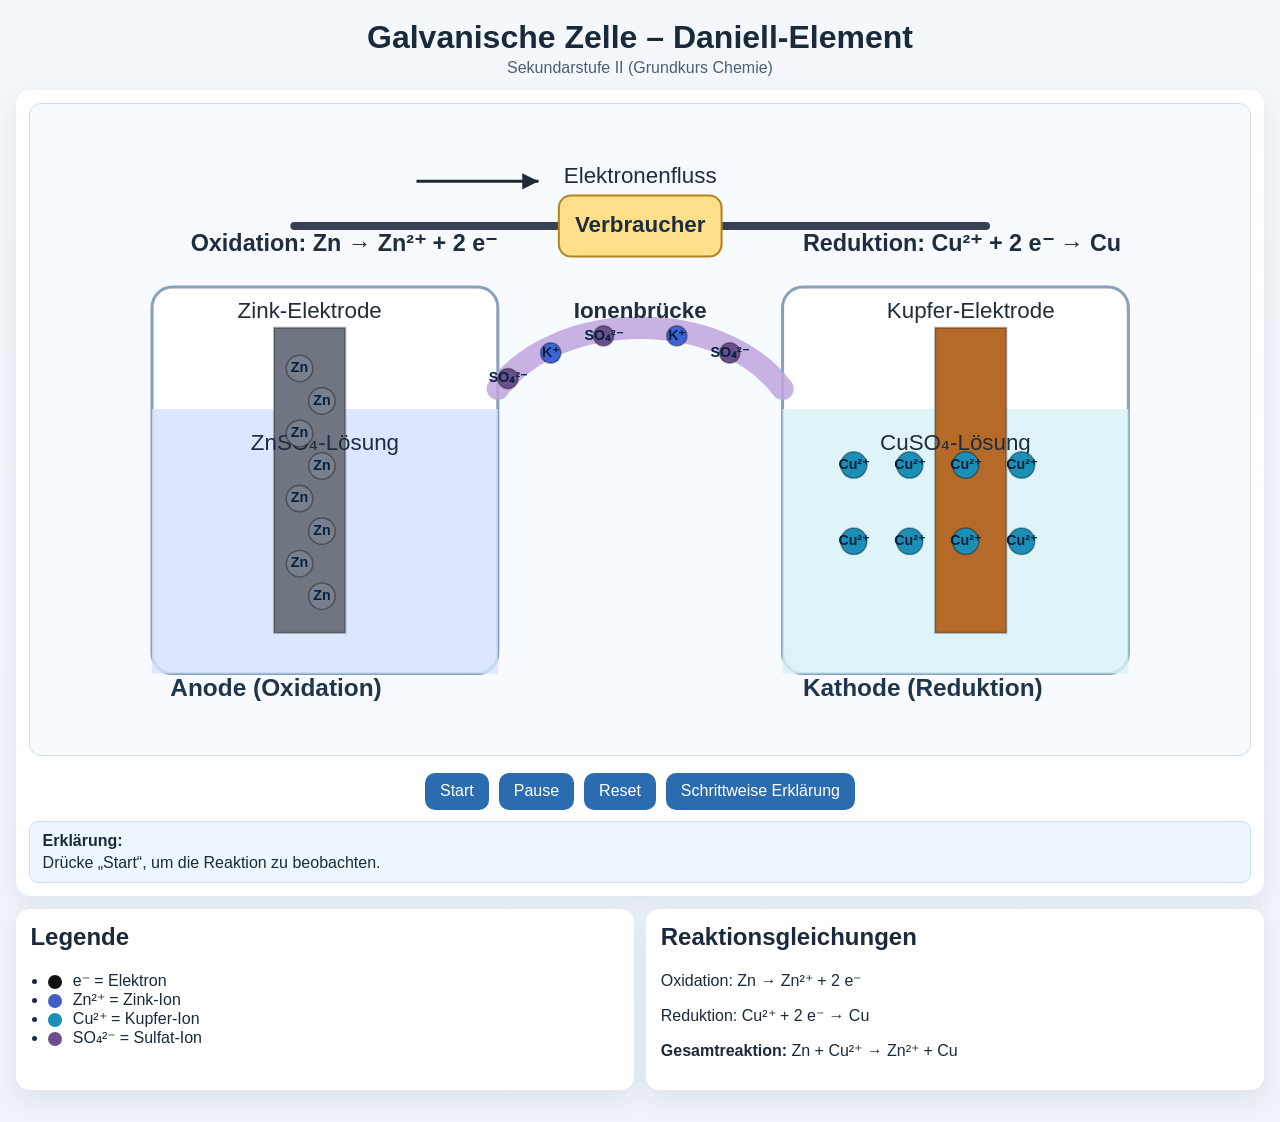
==== index.html @ f7604ab5 "Erstelle browserbasierte Daniell-Element-Simulation" ====
<!DOCTYPE html>
<html lang="de">
  <head>
    <meta charset="UTF-8" />
    <meta name="viewport" content="width=device-width, initial-scale=1.0" />
    <title>Daniell-Element Simulation</title>
    <link rel="stylesheet" href="style.css" />
  </head>
  <body>
    <main class="app">
      <header class="app-header">
        <h1>Galvanische Zelle – Daniell-Element</h1>
        <p class="subtitle">Sekundarstufe II (Grundkurs Chemie)</p>
      </header>

      <section class="simulation-card" aria-label="Simulation Daniell-Element">
        <svg id="cellSvg" viewBox="0 0 1200 640" role="img" aria-labelledby="title desc">
          <title id="title">Daniell-Element mit zwei Halbzellen</title>
          <desc id="desc">
            Links Zink-Halbzelle mit Oxidation, rechts Kupfer-Halbzelle mit Reduktion,
            oben äußerer Stromkreis mit Verbraucher und Elektronenfluss,
            in der Mitte Ionenbrücke für Ladungsausgleich.
          </desc>

          <!-- Stromkreis oben -->
          <path id="wirePath" d="M 260 120 H 460 L 520 120 H 680 L 740 120 H 940" />
          <rect x="520" y="90" width="160" height="60" rx="12" class="consumer" />
          <text x="600" y="126" text-anchor="middle" class="label label-strong">Verbraucher</text>
          <text x="600" y="78" text-anchor="middle" class="label">Elektronenfluss</text>
          <path d="M 380 76 h 120" class="arrow-line" />
          <polygon points="500,76 484,68 484,84" class="arrow-head" />

          <!-- Becher links (Zink) -->
          <g class="beaker beaker-left">
            <rect x="120" y="180" width="340" height="380" rx="20" class="glass" />
            <rect x="120" y="300" width="340" height="260" rx="0" class="solution zinc-solution" />
            <rect x="240" y="220" width="70" height="300" class="electrode zinc-electrode" />
            <text x="275" y="210" text-anchor="middle" class="label">Zink-Elektrode</text>
            <text x="290" y="340" text-anchor="middle" class="label">ZnSO₄-Lösung</text>
            <text x="138" y="582" class="halfcell-title">Anode (Oxidation)</text>
          </g>

          <!-- Becher rechts (Kupfer) -->
          <g class="beaker beaker-right">
            <rect x="740" y="180" width="340" height="380" rx="20" class="glass" />
            <rect x="740" y="300" width="340" height="260" rx="0" class="solution copper-solution" />
            <rect x="890" y="220" width="70" height="300" class="electrode copper-electrode" />
            <text x="925" y="210" text-anchor="middle" class="label">Kupfer-Elektrode</text>
            <text x="910" y="340" text-anchor="middle" class="label">CuSO₄-Lösung</text>
            <text x="760" y="582" class="halfcell-title">Kathode (Reduktion)</text>
          </g>

          <!-- Ionenbrücke -->
          <path d="M 460 280 C 520 200, 680 200, 740 280" class="salt-bridge" />
          <text x="600" y="210" text-anchor="middle" class="label label-strong">Ionenbrücke</text>

          <!-- Beschriftungen Reaktionen -->
          <text x="158" y="145" class="reaction-text">Oxidation: Zn → Zn²⁺ + 2 e⁻</text>
          <text x="760" y="145" class="reaction-text">Reduktion: Cu²⁺ + 2 e⁻ → Cu</text>

          <!-- Dynamische Layer -->
          <g id="zincAtomsLayer"></g>
          <g id="zincIonsLayer"></g>
          <g id="copperIonsLayer"></g>
          <g id="copperDepositLayer"></g>
          <g id="bridgeIonsLayer"></g>
          <g id="electronLayer"></g>
        </svg>

        <div class="controls">
          <button id="startBtn" type="button">Start</button>
          <button id="pauseBtn" type="button">Pause</button>
          <button id="resetBtn" type="button">Reset</button>
          <button id="stepBtn" type="button">Schrittweise Erklärung</button>
        </div>

        <div class="explanation-box" aria-live="polite">
          <strong>Erklärung:</strong>
          <p id="explanationText">Drücke „Start“, um die Reaktion zu beobachten.</p>
        </div>
      </section>

      <section class="info-grid">
        <article class="panel">
          <h2>Legende</h2>
          <ul>
            <li><span class="legend-dot electron-dot"></span> e⁻ = Elektron</li>
            <li><span class="legend-dot zinc-dot"></span> Zn²⁺ = Zink-Ion</li>
            <li><span class="legend-dot copper-dot"></span> Cu²⁺ = Kupfer-Ion</li>
            <li><span class="legend-dot sulfate-dot"></span> SO₄²⁻ = Sulfat-Ion</li>
          </ul>
        </article>

        <article class="panel">
          <h2>Reaktionsgleichungen</h2>
          <p>Oxidation: Zn → Zn²⁺ + 2 e⁻</p>
          <p>Reduktion: Cu²⁺ + 2 e⁻ → Cu</p>
          <p><strong>Gesamtreaktion:</strong> Zn + Cu²⁺ → Zn²⁺ + Cu</p>
        </article>
      </section>
    </main>

    <script src="script.js"></script>
  </body>
</html>
---- style.css ----
:root {
  --bg: #eef3f9;
  --panel: #ffffff;
  --text: #1a2a3a;
  --accent: #2b6cb0;
  --zinc: #6f7682;
  --zinc-ion: #405ec4;
  --copper: #b56a2a;
  --copper-ion: #1b8fb6;
  --sulfate: #6b4f8d;
  --electron: #111111;
  --wire: #374151;
}

* {
  box-sizing: border-box;
}

body {
  margin: 0;
  font-family: "Segoe UI", Roboto, Arial, sans-serif;
  background: linear-gradient(180deg, #f4f8fc, var(--bg));
  color: var(--text);
}

.app {
  max-width: 1280px;
  margin: 0 auto;
  padding: 1rem 1rem 2rem;
}

.app-header {
  text-align: center;
  margin-bottom: 0.8rem;
}

h1 {
  margin: 0.2rem 0;
}

.subtitle {
  margin: 0;
  color: #4a5f76;
}

.simulation-card,
.panel {
  background: var(--panel);
  border-radius: 14px;
  box-shadow: 0 8px 24px rgba(18, 33, 58, 0.08);
}

.simulation-card {
  padding: 0.8rem;
}

#cellSvg {
  width: 100%;
  height: auto;
  border-radius: 12px;
  background: #f7fbff;
  border: 1px solid #d2dce7;
}

#wirePath {
  fill: none;
  stroke: var(--wire);
  stroke-width: 8;
  stroke-linecap: round;
}

.consumer {
  fill: #ffe08a;
  stroke: #b3841c;
  stroke-width: 2;
}

.arrow-line {
  stroke: #1f2937;
  stroke-width: 3;
}

.arrow-head {
  fill: #1f2937;
}

.glass {
  fill: #ffffff;
  stroke: #8aa0b8;
  stroke-width: 3;
}

.solution {
  opacity: 0.84;
}

.zinc-solution {
  fill: #d6e3ff;
}

.copper-solution {
  fill: #d9f2f8;
}

.electrode {
  stroke: rgba(0, 0, 0, 0.3);
  stroke-width: 2;
}

.zinc-electrode {
  fill: var(--zinc);
}

.copper-electrode {
  fill: var(--copper);
}

.salt-bridge {
  fill: none;
  stroke: #bfa6df;
  stroke-width: 22;
  stroke-linecap: round;
  opacity: 0.85;
}

.label {
  fill: #1f2d3d;
  font-size: 22px;
  font-weight: 500;
}

.label-strong {
  font-weight: 700;
}

.halfcell-title {
  fill: #20344a;
  font-size: 24px;
  font-weight: 700;
}

.reaction-text {
  fill: #1f2d3d;
  font-size: 23px;
  font-weight: 700;
}

.particle-label {
  font-size: 14px;
  fill: #07213d;
  font-weight: 700;
  text-anchor: middle;
  dominant-baseline: middle;
}

.controls {
  display: flex;
  gap: 0.6rem;
  flex-wrap: wrap;
  justify-content: center;
  margin-top: 0.8rem;
}

button {
  border: none;
  border-radius: 10px;
  padding: 0.6rem 0.95rem;
  background: var(--accent);
  color: white;
  font-size: 1rem;
  cursor: pointer;
}

button:hover {
  background: #1f5086;
}

.explanation-box {
  margin-top: 0.7rem;
  background: #eef6ff;
  border: 1px solid #c6def8;
  border-radius: 10px;
  padding: 0.6rem 0.8rem;
}

.explanation-box p {
  margin: 0.3rem 0 0;
}

.info-grid {
  margin-top: 0.8rem;
  display: grid;
  grid-template-columns: repeat(2, minmax(260px, 1fr));
  gap: 0.8rem;
}

.panel {
  padding: 0.9rem;
}

.panel h2 {
  margin-top: 0;
}

.panel ul {
  margin: 0;
  padding-left: 1.1rem;
}

.legend-dot {
  width: 14px;
  height: 14px;
  border-radius: 50%;
  display: inline-block;
  margin-right: 0.4rem;
  vertical-align: middle;
}

.electron-dot {
  background: var(--electron);
}

.zinc-dot {
  background: var(--zinc-ion);
}

.copper-dot {
  background: var(--copper-ion);
}

.sulfate-dot {
  background: var(--sulfate);
}

@media (max-width: 900px) {
  .label,
  .reaction-text,
  .halfcell-title {
    font-size: 18px;
  }

  .info-grid {
    grid-template-columns: 1fr;
  }
}
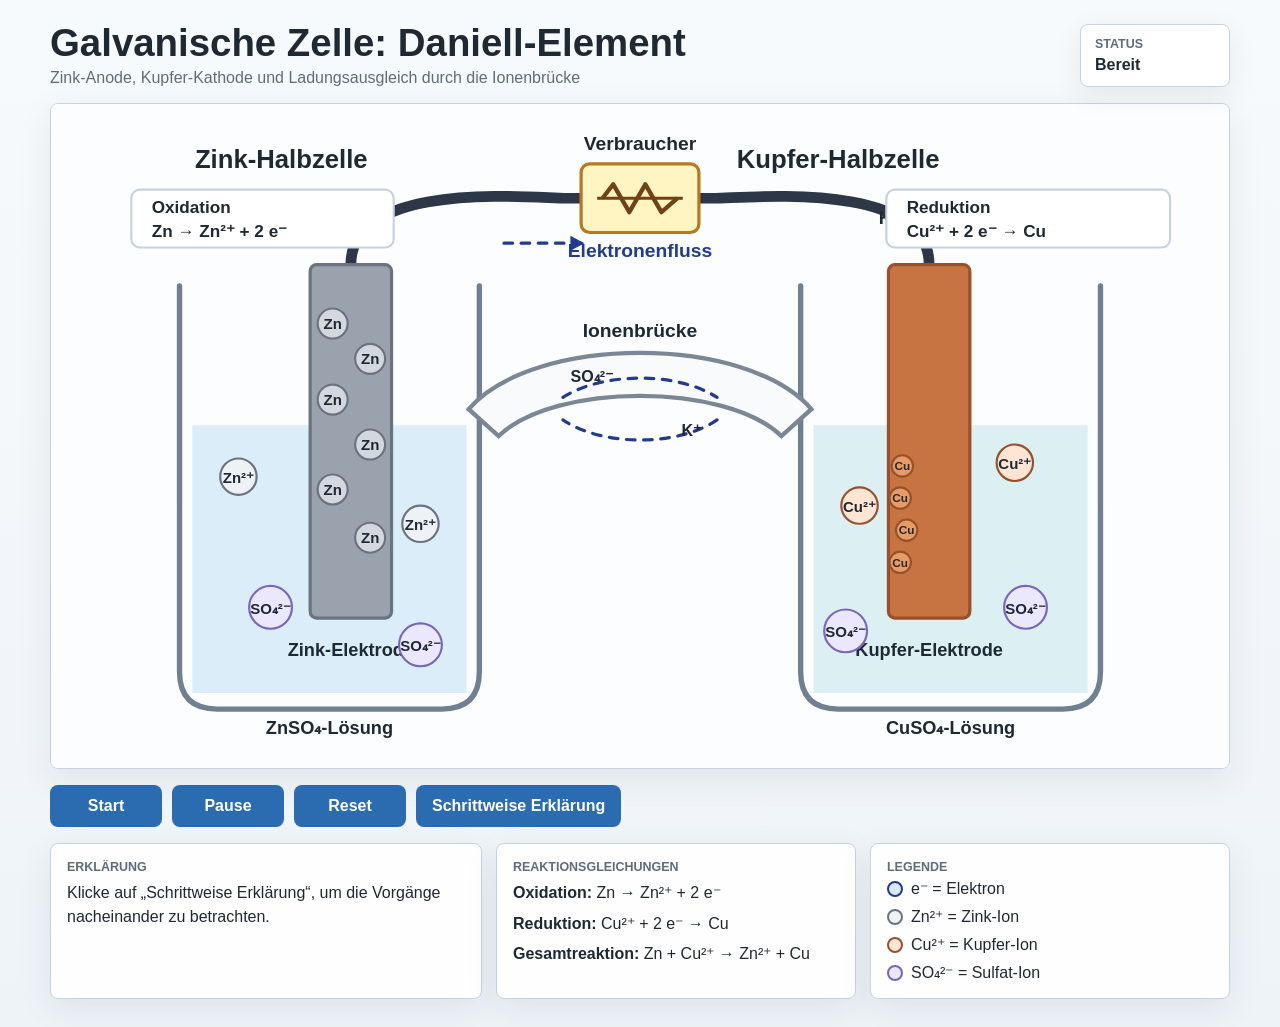
==== commit 106dc6d0: "Add files via upload" ====
--- a/index.html
+++ b/index.html
@@ -1,105 +1,178 @@
 <!DOCTYPE html>
 <html lang="de">
-  <head>
-    <meta charset="UTF-8" />
-    <meta name="viewport" content="width=device-width, initial-scale=1.0" />
-    <title>Daniell-Element Simulation</title>
-    <link rel="stylesheet" href="style.css" />
-  </head>
-  <body>
-    <main class="app">
-      <header class="app-header">
-        <h1>Galvanische Zelle – Daniell-Element</h1>
-        <p class="subtitle">Sekundarstufe II (Grundkurs Chemie)</p>
-      </header>
+<head>
+  <meta charset="UTF-8">
+  <meta name="viewport" content="width=device-width, initial-scale=1.0">
+  <title>Daniell-Element Simulation</title>
+  <link rel="stylesheet" href="style.css">
+</head>
+<body>
+  <main class="app">
+    <header class="app-header">
+      <div>
+        <h1>Galvanische Zelle: Daniell-Element</h1>
+        <p>Zink-Anode, Kupfer-Kathode und Ladungsausgleich durch die Ionenbrücke</p>
+      </div>
+      <div class="status-panel" aria-live="polite">
+        <span class="status-label">Status</span>
+        <strong id="animationStatus">Bereit</strong>
+      </div>
+    </header>
 
-      <section class="simulation-card" aria-label="Simulation Daniell-Element">
-        <svg id="cellSvg" viewBox="0 0 1200 640" role="img" aria-labelledby="title desc">
-          <title id="title">Daniell-Element mit zwei Halbzellen</title>
-          <desc id="desc">
-            Links Zink-Halbzelle mit Oxidation, rechts Kupfer-Halbzelle mit Reduktion,
-            oben äußerer Stromkreis mit Verbraucher und Elektronenfluss,
-            in der Mitte Ionenbrücke für Ladungsausgleich.
-          </desc>
+    <section class="simulation-panel" aria-label="Simulation eines Daniell-Elements">
+      <svg id="cellSvg" class="cell-svg" viewBox="0 0 1100 620" role="img" aria-labelledby="svgTitle svgDescription">
+        <title id="svgTitle">Daniell-Element mit Zink- und Kupfer-Halbzelle</title>
+        <desc id="svgDescription">
+          Links befindet sich die Zink-Halbzelle, rechts die Kupfer-Halbzelle.
+          Elektronen fließen außen vom Zink zur Kupfer-Elektrode.
+          Die Ionenbrücke sorgt für den Ladungsausgleich.
+        </desc>
 
-          <!-- Stromkreis oben -->
-          <path id="wirePath" d="M 260 120 H 460 L 520 120 H 680 L 740 120 H 940" />
-          <rect x="520" y="90" width="160" height="60" rx="12" class="consumer" />
-          <text x="600" y="126" text-anchor="middle" class="label label-strong">Verbraucher</text>
-          <text x="600" y="78" text-anchor="middle" class="label">Elektronenfluss</text>
-          <path d="M 380 76 h 120" class="arrow-line" />
-          <polygon points="500,76 484,68 484,84" class="arrow-head" />
+        <!-- Background labels -->
+        <text x="215" y="60" class="halfcell-title">Zink-Halbzelle</text>
+        <text x="735" y="60" class="halfcell-title">Kupfer-Halbzelle</text>
 
-          <!-- Becher links (Zink) -->
-          <g class="beaker beaker-left">
-            <rect x="120" y="180" width="340" height="380" rx="20" class="glass" />
-            <rect x="120" y="300" width="340" height="260" rx="0" class="solution zinc-solution" />
-            <rect x="240" y="220" width="70" height="300" class="electrode zinc-electrode" />
-            <text x="275" y="210" text-anchor="middle" class="label">Zink-Elektrode</text>
-            <text x="290" y="340" text-anchor="middle" class="label">ZnSO₄-Lösung</text>
-            <text x="138" y="582" class="halfcell-title">Anode (Oxidation)</text>
-          </g>
+        <!-- Outer circuit -->
+        <path class="wire" d="M 280 150 C 280 70, 450 88, 480 88 L 620 88 C 650 88, 820 70, 820 150" />
+        <rect x="495" y="56" width="110" height="64" rx="8" class="consumer-body" />
+        <line x1="510" y1="88" x2="590" y2="88" class="resistor-line" />
+        <path d="M 515 88 L 525 75 L 540 101 L 555 75 L 570 101 L 585 88" class="resistor-zigzag" />
+        <text x="550" y="43" class="component-label">Verbraucher</text>
+        <text x="550" y="143" class="flow-label">Elektronenfluss</text>
+        <path d="M 423 130 L 498 130" class="flow-arrow" />
+        <polygon points="498,130 485,123 485,137" class="arrow-head" />
 
-          <!-- Becher rechts (Kupfer) -->
-          <g class="beaker beaker-right">
-            <rect x="740" y="180" width="340" height="380" rx="20" class="glass" />
-            <rect x="740" y="300" width="340" height="260" rx="0" class="solution copper-solution" />
-            <rect x="890" y="220" width="70" height="300" class="electrode copper-electrode" />
-            <text x="925" y="210" text-anchor="middle" class="label">Kupfer-Elektrode</text>
-            <text x="910" y="340" text-anchor="middle" class="label">CuSO₄-Lösung</text>
-            <text x="760" y="582" class="halfcell-title">Kathode (Reduktion)</text>
-          </g>
+        <!-- Animated electrons in the outer circuit -->
+        <circle class="electron cable-electron electron-one" r="12">
+          <animateMotion dur="5s" repeatCount="indefinite" path="M 280 150 C 280 70, 450 88, 480 88 L 620 88 C 650 88, 820 70, 820 150" />
+        </circle>
+        <text class="electron-text cable-electron-text electron-one-text" text-anchor="middle" dy="5">e⁻
+          <animateMotion dur="5s" repeatCount="indefinite" path="M 280 150 C 280 70, 450 88, 480 88 L 620 88 C 650 88, 820 70, 820 150" />
+        </text>
+        <circle class="electron cable-electron electron-two" r="12">
+          <animateMotion dur="5s" begin="1.7s" repeatCount="indefinite" path="M 280 150 C 280 70, 450 88, 480 88 L 620 88 C 650 88, 820 70, 820 150" />
+        </circle>
+        <text class="electron-text cable-electron-text electron-two-text" text-anchor="middle" dy="5">e⁻
+          <animateMotion dur="5s" begin="1.7s" repeatCount="indefinite" path="M 280 150 C 280 70, 450 88, 480 88 L 620 88 C 650 88, 820 70, 820 150" />
+        </text>
+        <circle class="electron cable-electron electron-three" r="12">
+          <animateMotion dur="5s" begin="3.4s" repeatCount="indefinite" path="M 280 150 C 280 70, 450 88, 480 88 L 620 88 C 650 88, 820 70, 820 150" />
+        </circle>
+        <text class="electron-text cable-electron-text electron-three-text" text-anchor="middle" dy="5">e⁻
+          <animateMotion dur="5s" begin="3.4s" repeatCount="indefinite" path="M 280 150 C 280 70, 450 88, 480 88 L 620 88 C 650 88, 820 70, 820 150" />
+        </text>
 
-          <!-- Ionenbrücke -->
-          <path d="M 460 280 C 520 200, 680 200, 740 280" class="salt-bridge" />
-          <text x="600" y="210" text-anchor="middle" class="label label-strong">Ionenbrücke</text>
+        <!-- Beakers -->
+        <path class="beaker-glass" d="M 120 170 L 120 530 Q 120 565 155 565 L 365 565 Q 400 565 400 530 L 400 170" />
+        <path class="beaker-glass" d="M 700 170 L 700 530 Q 700 565 735 565 L 945 565 Q 980 565 980 530 L 980 170" />
+        <rect x="132" y="300" width="256" height="250" class="solution zinc-solution" />
+        <rect x="712" y="300" width="256" height="250" class="solution copper-solution" />
+        <text x="260" y="588" class="solution-label">ZnSO₄-Lösung</text>
+        <text x="840" y="588" class="solution-label">CuSO₄-Lösung</text>
 
-          <!-- Beschriftungen Reaktionen -->
-          <text x="158" y="145" class="reaction-text">Oxidation: Zn → Zn²⁺ + 2 e⁻</text>
-          <text x="760" y="145" class="reaction-text">Reduktion: Cu²⁺ + 2 e⁻ → Cu</text>
+        <!-- Electrodes -->
+        <rect x="242" y="150" width="76" height="330" rx="6" class="electrode zinc-electrode" />
+        <rect x="782" y="150" width="76" height="330" rx="6" class="electrode copper-electrode" />
+        <text x="280" y="515" class="electrode-label">Zink-Elektrode</text>
+        <text x="820" y="515" class="electrode-label">Kupfer-Elektrode</text>
+        <text x="280" y="112" class="pole-label">Anode (-)</text>
+        <text x="820" y="112" class="pole-label">Kathode (+)</text>
 
-          <!-- Dynamische Layer -->
-          <g id="zincAtomsLayer"></g>
-          <g id="zincIonsLayer"></g>
-          <g id="copperIonsLayer"></g>
-          <g id="copperDepositLayer"></g>
-          <g id="bridgeIonsLayer"></g>
-          <g id="electronLayer"></g>
-        </svg>
+        <!-- Zinc atoms in metal -->
+        <g class="metal-atoms">
+          <circle cx="263" cy="205" r="14" class="zinc-atom" /><text x="263" y="210" class="atom-text">Zn</text>
+          <circle cx="298" cy="238" r="14" class="zinc-atom" /><text x="298" y="243" class="atom-text">Zn</text>
+          <circle cx="263" cy="276" r="14" class="zinc-atom" /><text x="263" y="281" class="atom-text">Zn</text>
+          <circle cx="298" cy="318" r="14" class="zinc-atom" /><text x="298" y="323" class="atom-text">Zn</text>
+          <circle cx="263" cy="360" r="14" class="zinc-atom" /><text x="263" y="365" class="atom-text">Zn</text>
+          <circle cx="298" cy="405" r="14" class="zinc-atom" /><text x="298" y="410" class="atom-text">Zn</text>
+        </g>
 
-        <div class="controls">
-          <button id="startBtn" type="button">Start</button>
-          <button id="pauseBtn" type="button">Pause</button>
-          <button id="resetBtn" type="button">Reset</button>
-          <button id="stepBtn" type="button">Schrittweise Erklärung</button>
+        <!-- Copper deposit -->
+        <g class="copper-deposit">
+          <circle cx="793" cy="368" r="10" class="copper-atom" /><text x="793" y="372" class="small-atom-text">Cu</text>
+          <circle cx="799" cy="398" r="10" class="copper-atom" /><text x="799" y="402" class="small-atom-text">Cu</text>
+          <circle cx="793" cy="428" r="10" class="copper-atom" /><text x="793" y="432" class="small-atom-text">Cu</text>
+          <circle id="newCopperAtom" cx="795" cy="338" r="10" class="copper-atom produced-copper" /><text id="newCopperText" x="795" y="342" class="small-atom-text produced-copper">Cu</text>
+        </g>
+
+        <!-- Ions in solutions -->
+        <g class="solution-ions">
+          <circle cx="175" cy="348" r="17" class="zinc-ion" /><text x="175" y="354" class="ion-text">Zn²⁺</text>
+          <circle cx="345" cy="392" r="17" class="zinc-ion" /><text x="345" y="398" class="ion-text">Zn²⁺</text>
+          <circle cx="205" cy="470" r="20" class="sulfate-ion" /><text x="205" y="476" class="ion-text">SO₄²⁻</text>
+          <circle cx="345" cy="505" r="20" class="sulfate-ion" /><text x="345" y="511" class="ion-text">SO₄²⁻</text>
+
+          <circle cx="755" cy="375" r="17" class="copper-ion" /><text x="755" y="381" class="ion-text">Cu²⁺</text>
+          <circle cx="900" cy="335" r="17" class="copper-ion" /><text x="900" y="341" class="ion-text">Cu²⁺</text>
+          <circle cx="742" cy="492" r="20" class="sulfate-ion" /><text x="742" y="498" class="ion-text">SO₄²⁻</text>
+          <circle cx="910" cy="470" r="20" class="sulfate-ion" /><text x="910" y="476" class="ion-text">SO₄²⁻</text>
+        </g>
+
+        <!-- Reaction particles -->
+        <g id="oxidationParticle" class="reaction-particle oxidation-particle">
+          <circle cx="305" cy="300" r="17" class="zinc-ion" />
+          <text x="305" y="306" class="ion-text">Zn²⁺</text>
+        </g>
+        <g id="reductionParticle" class="reaction-particle reduction-particle">
+          <circle cx="760" cy="320" r="17" class="copper-ion" />
+          <text x="760" y="326" class="ion-text">Cu²⁺</text>
+        </g>
+
+        <!-- Salt bridge -->
+        <path class="salt-bridge" d="M 390 285 C 450 215, 650 215, 710 285 L 682 310 C 630 260, 470 260, 418 310 Z" />
+        <text x="550" y="218" class="bridge-label">Ionenbrücke</text>
+        <path d="M 478 274 C 515 250, 585 250, 622 274" class="ion-flow-line" />
+        <path d="M 622 295 C 585 320, 515 320, 478 295" class="ion-flow-line" />
+        <text x="505" y="260" class="bridge-ion moving-anion">SO₄²⁻</text>
+        <text x="598" y="310" class="bridge-ion moving-cation">K⁺</text>
+
+        <!-- Reaction equations in scene -->
+        <g class="equation-box oxidation-box">
+          <rect x="75" y="80" width="245" height="54" rx="8" />
+          <text x="94" y="102">Oxidation</text>
+          <text x="94" y="124">Zn → Zn²⁺ + 2 e⁻</text>
+        </g>
+        <g class="equation-box reduction-box">
+          <rect x="780" y="80" width="265" height="54" rx="8" />
+          <text x="799" y="102">Reduktion</text>
+          <text x="799" y="124">Cu²⁺ + 2 e⁻ → Cu</text>
+        </g>
+      </svg>
+    </section>
+
+    <section class="control-row" aria-label="Bedienelemente">
+      <button id="startButton" type="button">Start</button>
+      <button id="pauseButton" type="button">Pause</button>
+      <button id="resetButton" type="button">Reset</button>
+      <button id="explainButton" type="button">Schrittweise Erklärung</button>
+    </section>
+
+    <section class="content-grid">
+      <article class="explanation-card" aria-live="polite">
+        <span class="card-kicker">Erklärung</span>
+        <p id="stepText">Klicke auf „Schrittweise Erklärung“, um die Vorgänge nacheinander zu betrachten.</p>
+      </article>
+
+      <article class="info-card">
+        <span class="card-kicker">Reaktionsgleichungen</span>
+        <p><strong>Oxidation:</strong> Zn → Zn²⁺ + 2 e⁻</p>
+        <p><strong>Reduktion:</strong> Cu²⁺ + 2 e⁻ → Cu</p>
+        <p><strong>Gesamtreaktion:</strong> Zn + Cu²⁺ → Zn²⁺ + Cu</p>
+      </article>
+
+      <article class="legend-card">
+        <span class="card-kicker">Legende</span>
+        <div class="legend-list">
+          <span><i class="legend-dot electron-dot"></i>e⁻ = Elektron</span>
+          <span><i class="legend-dot zinc-dot"></i>Zn²⁺ = Zink-Ion</span>
+          <span><i class="legend-dot copper-dot"></i>Cu²⁺ = Kupfer-Ion</span>
+          <span><i class="legend-dot sulfate-dot"></i>SO₄²⁻ = Sulfat-Ion</span>
         </div>
+      </article>
+    </section>
+  </main>
 
-        <div class="explanation-box" aria-live="polite">
-          <strong>Erklärung:</strong>
-          <p id="explanationText">Drücke „Start“, um die Reaktion zu beobachten.</p>
-        </div>
-      </section>
-
-      <section class="info-grid">
-        <article class="panel">
-          <h2>Legende</h2>
-          <ul>
-            <li><span class="legend-dot electron-dot"></span> e⁻ = Elektron</li>
-            <li><span class="legend-dot zinc-dot"></span> Zn²⁺ = Zink-Ion</li>
-            <li><span class="legend-dot copper-dot"></span> Cu²⁺ = Kupfer-Ion</li>
-            <li><span class="legend-dot sulfate-dot"></span> SO₄²⁻ = Sulfat-Ion</li>
-          </ul>
-        </article>
-
-        <article class="panel">
-          <h2>Reaktionsgleichungen</h2>
-          <p>Oxidation: Zn → Zn²⁺ + 2 e⁻</p>
-          <p>Reduktion: Cu²⁺ + 2 e⁻ → Cu</p>
-          <p><strong>Gesamtreaktion:</strong> Zn + Cu²⁺ → Zn²⁺ + Cu</p>
-        </article>
-      </section>
-    </main>
-
-    <script src="script.js"></script>
-  </body>
+  <script src="script.js"></script>
+</body>
 </html>
--- a/style.css
+++ b/style.css
@@ -1,15 +1,19 @@
 :root {
-  --bg: #eef3f9;
+  --bg: #eef3f8;
   --panel: #ffffff;
-  --text: #1a2a3a;
+  --ink: #1f2933;
+  --muted: #5f6c7b;
+  --line: #c7d2df;
+  --wire: #2d3748;
+  --zinc: #9aa3ad;
+  --zinc-dark: #6b7280;
+  --copper: #c87442;
+  --copper-dark: #96512d;
+  --electron: #233b8f;
+  --sulfate: #7867b8;
+  --water-zinc: #d7ebf8;
+  --water-copper: #d8eef1;
   --accent: #2b6cb0;
-  --zinc: #6f7682;
-  --zinc-ion: #405ec4;
-  --copper: #b56a2a;
-  --copper-ion: #1b8fb6;
-  --sulfate: #6b4f8d;
-  --electron: #111111;
-  --wire: #374151;
 }
 
 * {
@@ -18,228 +22,465 @@
 
 body {
   margin: 0;
-  font-family: "Segoe UI", Roboto, Arial, sans-serif;
-  background: linear-gradient(180deg, #f4f8fc, var(--bg));
-  color: var(--text);
+  min-height: 100vh;
+  color: var(--ink);
+  background: linear-gradient(180deg, #f7fafc 0%, var(--bg) 100%);
+  font-family: Arial, Helvetica, sans-serif;
 }
 
 .app {
-  max-width: 1280px;
+  width: min(1180px, calc(100% - 32px));
   margin: 0 auto;
-  padding: 1rem 1rem 2rem;
+  padding: 22px 0 28px;
 }
 
 .app-header {
-  text-align: center;
-  margin-bottom: 0.8rem;
+  display: flex;
+  align-items: flex-end;
+  justify-content: space-between;
+  gap: 20px;
+  margin-bottom: 16px;
 }
 
 h1 {
-  margin: 0.2rem 0;
-}
-
-.subtitle {
+  margin: 0 0 6px;
+  font-size: clamp(1.7rem, 3vw, 2.6rem);
+  line-height: 1.08;
+  letter-spacing: 0;
+}
+
+.app-header p {
   margin: 0;
-  color: #4a5f76;
-}
-
-.simulation-card,
-.panel {
+  color: var(--muted);
+  font-size: 1rem;
+}
+
+.status-panel {
+  min-width: 150px;
+  padding: 12px 14px;
+  border: 1px solid var(--line);
+  border-radius: 8px;
   background: var(--panel);
-  border-radius: 14px;
-  box-shadow: 0 8px 24px rgba(18, 33, 58, 0.08);
-}
-
-.simulation-card {
-  padding: 0.8rem;
-}
-
-#cellSvg {
+  box-shadow: 0 8px 28px rgba(31, 41, 51, 0.08);
+}
+
+.status-label,
+.card-kicker {
+  display: block;
+  margin-bottom: 5px;
+  color: var(--muted);
+  font-size: 0.78rem;
+  font-weight: 700;
+  text-transform: uppercase;
+}
+
+.simulation-panel,
+.explanation-card,
+.info-card,
+.legend-card {
+  border: 1px solid var(--line);
+  border-radius: 8px;
+  background: rgba(255, 255, 255, 0.95);
+  box-shadow: 0 10px 34px rgba(31, 41, 51, 0.08);
+}
+
+.simulation-panel {
+  overflow: hidden;
+}
+
+.cell-svg {
+  display: block;
   width: 100%;
   height: auto;
-  border-radius: 12px;
-  background: #f7fbff;
-  border: 1px solid #d2dce7;
-}
-
-#wirePath {
+  aspect-ratio: 1100 / 620;
+  background: #fbfdff;
+}
+
+.halfcell-title,
+.component-label,
+.bridge-label,
+.flow-label,
+.solution-label,
+.electrode-label,
+.pole-label {
+  fill: var(--ink);
+  font-weight: 700;
+  text-anchor: middle;
+}
+
+.halfcell-title {
+  font-size: 24px;
+}
+
+.component-label,
+.bridge-label,
+.flow-label {
+  font-size: 18px;
+}
+
+.flow-label {
+  fill: var(--electron);
+}
+
+.solution-label,
+.electrode-label,
+.pole-label {
+  font-size: 17px;
+}
+
+.wire {
   fill: none;
   stroke: var(--wire);
-  stroke-width: 8;
+  stroke-width: 10;
   stroke-linecap: round;
 }
 
-.consumer {
-  fill: #ffe08a;
-  stroke: #b3841c;
-  stroke-width: 2;
-}
-
-.arrow-line {
-  stroke: #1f2937;
+.consumer-body {
+  fill: #fff5c2;
+  stroke: #b7791f;
   stroke-width: 3;
 }
 
+.resistor-line {
+  stroke: #704214;
+  stroke-width: 3;
+}
+
+.resistor-zigzag {
+  fill: none;
+  stroke: #704214;
+  stroke-width: 4;
+  stroke-linejoin: round;
+}
+
+.flow-arrow,
+.ion-flow-line {
+  fill: none;
+  stroke: var(--electron);
+  stroke-width: 3;
+  stroke-linecap: round;
+  stroke-dasharray: 8 8;
+}
+
 .arrow-head {
-  fill: #1f2937;
-}
-
-.glass {
-  fill: #ffffff;
-  stroke: #8aa0b8;
+  fill: var(--electron);
+}
+
+.beaker-glass {
+  fill: none;
+  stroke: #708090;
+  stroke-width: 5;
+  stroke-linecap: round;
+}
+
+.solution {
+  opacity: 0.86;
+}
+
+.zinc-solution {
+  fill: var(--water-zinc);
+}
+
+.copper-solution {
+  fill: var(--water-copper);
+}
+
+.electrode {
   stroke-width: 3;
-}
-
-.solution {
-  opacity: 0.84;
-}
-
-.zinc-solution {
-  fill: #d6e3ff;
-}
-
-.copper-solution {
-  fill: #d9f2f8;
-}
-
-.electrode {
-  stroke: rgba(0, 0, 0, 0.3);
-  stroke-width: 2;
 }
 
 .zinc-electrode {
   fill: var(--zinc);
+  stroke: var(--zinc-dark);
 }
 
 .copper-electrode {
   fill: var(--copper);
-}
-
-.salt-bridge {
-  fill: none;
-  stroke: #bfa6df;
-  stroke-width: 22;
-  stroke-linecap: round;
-  opacity: 0.85;
-}
-
-.label {
-  fill: #1f2d3d;
-  font-size: 22px;
-  font-weight: 500;
-}
-
-.label-strong {
-  font-weight: 700;
-}
-
-.halfcell-title {
-  fill: #20344a;
-  font-size: 24px;
-  font-weight: 700;
-}
-
-.reaction-text {
-  fill: #1f2d3d;
-  font-size: 23px;
-  font-weight: 700;
-}
-
-.particle-label {
-  font-size: 14px;
-  fill: #07213d;
+  stroke: var(--copper-dark);
+}
+
+.zinc-atom {
+  fill: #d3d8df;
+  stroke: var(--zinc-dark);
+  stroke-width: 2;
+}
+
+.copper-atom {
+  fill: #e89b64;
+  stroke: var(--copper-dark);
+  stroke-width: 2;
+}
+
+.zinc-ion {
+  fill: #eef2f7;
+  stroke: var(--zinc-dark);
+  stroke-width: 2;
+}
+
+.copper-ion {
+  fill: #ffe6d4;
+  stroke: var(--copper-dark);
+  stroke-width: 2;
+}
+
+.sulfate-ion {
+  fill: #ebe7ff;
+  stroke: var(--sulfate);
+  stroke-width: 2;
+}
+
+.electron {
+  fill: #dbe7ff;
+  stroke: var(--electron);
+  stroke-width: 3;
+}
+
+.atom-text,
+.small-atom-text,
+.ion-text,
+.electron-text,
+.bridge-ion {
+  fill: var(--ink);
   font-weight: 700;
   text-anchor: middle;
-  dominant-baseline: middle;
-}
-
-.controls {
+  pointer-events: none;
+}
+
+.atom-text,
+.ion-text,
+.electron-text {
+  font-size: 14px;
+}
+
+.small-atom-text {
+  font-size: 11px;
+}
+
+.salt-bridge {
+  fill: #f8fafc;
+  stroke: #7b8794;
+  stroke-width: 4;
+}
+
+.bridge-ion {
+  font-size: 15px;
+}
+
+.is-running .moving-anion {
+  animation: bridgeAnion 4.8s linear infinite;
+}
+
+.is-running .moving-cation {
+  animation: bridgeCation 4.8s linear infinite;
+}
+
+.equation-box rect {
+  fill: #ffffff;
+  stroke: var(--line);
+  stroke-width: 2;
+}
+
+.equation-box text {
+  fill: var(--ink);
+  font-size: 16px;
+  font-weight: 700;
+}
+
+.reaction-particle {
+  opacity: 0;
+}
+
+.is-running .oxidation-particle {
+  animation: zincIonLeaves 5s ease-in-out infinite;
+}
+
+.is-running .reduction-particle {
+  animation: copperIonArrives 5s ease-in-out infinite;
+}
+
+.is-running .produced-copper {
+  animation: copperAppears 5s ease-in-out infinite;
+}
+
+.cable-electron,
+.cable-electron-text {
+  opacity: 0;
+}
+
+.is-running .cable-electron,
+.is-running .cable-electron-text {
+  opacity: 1;
+}
+
+.is-paused * {
+  animation-play-state: paused !important;
+}
+
+.is-paused animateMotion,
+.is-paused animate {
+  animation-play-state: paused;
+}
+
+.control-row {
   display: flex;
-  gap: 0.6rem;
   flex-wrap: wrap;
-  justify-content: center;
-  margin-top: 0.8rem;
+  gap: 10px;
+  margin: 16px 0;
 }
 
 button {
-  border: none;
-  border-radius: 10px;
-  padding: 0.6rem 0.95rem;
+  min-width: 112px;
+  border: 0;
+  border-radius: 8px;
+  padding: 12px 16px;
+  color: #ffffff;
   background: var(--accent);
-  color: white;
   font-size: 1rem;
+  font-weight: 700;
   cursor: pointer;
+  transition: transform 0.15s ease, background 0.15s ease;
 }
 
 button:hover {
-  background: #1f5086;
-}
-
-.explanation-box {
-  margin-top: 0.7rem;
-  background: #eef6ff;
-  border: 1px solid #c6def8;
-  border-radius: 10px;
-  padding: 0.6rem 0.8rem;
-}
-
-.explanation-box p {
-  margin: 0.3rem 0 0;
-}
-
-.info-grid {
-  margin-top: 0.8rem;
+  background: #1f5f99;
+  transform: translateY(-1px);
+}
+
+button:active {
+  transform: translateY(0);
+}
+
+.content-grid {
   display: grid;
-  grid-template-columns: repeat(2, minmax(260px, 1fr));
-  gap: 0.8rem;
-}
-
-.panel {
-  padding: 0.9rem;
-}
-
-.panel h2 {
-  margin-top: 0;
-}
-
-.panel ul {
-  margin: 0;
-  padding-left: 1.1rem;
+  grid-template-columns: 1.2fr 1fr 1fr;
+  gap: 14px;
+}
+
+.explanation-card,
+.info-card,
+.legend-card {
+  padding: 16px;
+}
+
+.explanation-card p,
+.info-card p {
+  margin: 7px 0;
+  line-height: 1.45;
+}
+
+.legend-list {
+  display: grid;
+  gap: 9px;
+}
+
+.legend-list span {
+  display: flex;
+  align-items: center;
+  gap: 8px;
 }
 
 .legend-dot {
-  width: 14px;
-  height: 14px;
+  width: 16px;
+  height: 16px;
   border-radius: 50%;
   display: inline-block;
-  margin-right: 0.4rem;
-  vertical-align: middle;
+  flex: 0 0 auto;
 }
 
 .electron-dot {
-  background: var(--electron);
+  background: #dbe7ff;
+  border: 2px solid var(--electron);
 }
 
 .zinc-dot {
-  background: var(--zinc-ion);
+  background: #eef2f7;
+  border: 2px solid var(--zinc-dark);
 }
 
 .copper-dot {
-  background: var(--copper-ion);
+  background: #ffe6d4;
+  border: 2px solid var(--copper-dark);
 }
 
 .sulfate-dot {
-  background: var(--sulfate);
-}
-
-@media (max-width: 900px) {
-  .label,
-  .reaction-text,
-  .halfcell-title {
-    font-size: 18px;
-  }
-
-  .info-grid {
+  background: #ebe7ff;
+  border: 2px solid var(--sulfate);
+}
+
+@keyframes zincIonLeaves {
+  0%, 12% {
+    opacity: 0;
+    transform: translate(0, 0);
+  }
+  25%, 70% {
+    opacity: 1;
+    transform: translate(-74px, 74px);
+  }
+  100% {
+    opacity: 0;
+    transform: translate(-112px, 110px);
+  }
+}
+
+@keyframes copperIonArrives {
+  0%, 45% {
+    opacity: 1;
+    transform: translate(125px, 80px);
+  }
+  68% {
+    opacity: 1;
+    transform: translate(38px, 48px);
+  }
+  80%, 100% {
+    opacity: 0;
+    transform: translate(38px, 48px);
+  }
+}
+
+@keyframes copperAppears {
+  0%, 62% {
+    opacity: 0;
+    transform: scale(0.6);
+  }
+  75%, 100% {
+    opacity: 1;
+    transform: scale(1);
+  }
+}
+
+@keyframes bridgeAnion {
+  0% { transform: translateX(70px); opacity: 0.55; }
+  50% { opacity: 1; }
+  100% { transform: translateX(-72px); opacity: 0.55; }
+}
+
+@keyframes bridgeCation {
+  0% { transform: translateX(-70px); opacity: 0.55; }
+  50% { opacity: 1; }
+  100% { transform: translateX(72px); opacity: 0.55; }
+}
+
+@media (max-width: 860px) {
+  .app-header {
+    align-items: stretch;
+    flex-direction: column;
+  }
+
+  .content-grid {
     grid-template-columns: 1fr;
   }
-}
+
+  .control-row button {
+    flex: 1 1 150px;
+  }
+}
+
+@media (prefers-reduced-motion: reduce) {
+  *,
+  *::before,
+  *::after {
+    animation-duration: 0.001ms !important;
+    animation-iteration-count: 1 !important;
+    scroll-behavior: auto !important;
+  }
+}
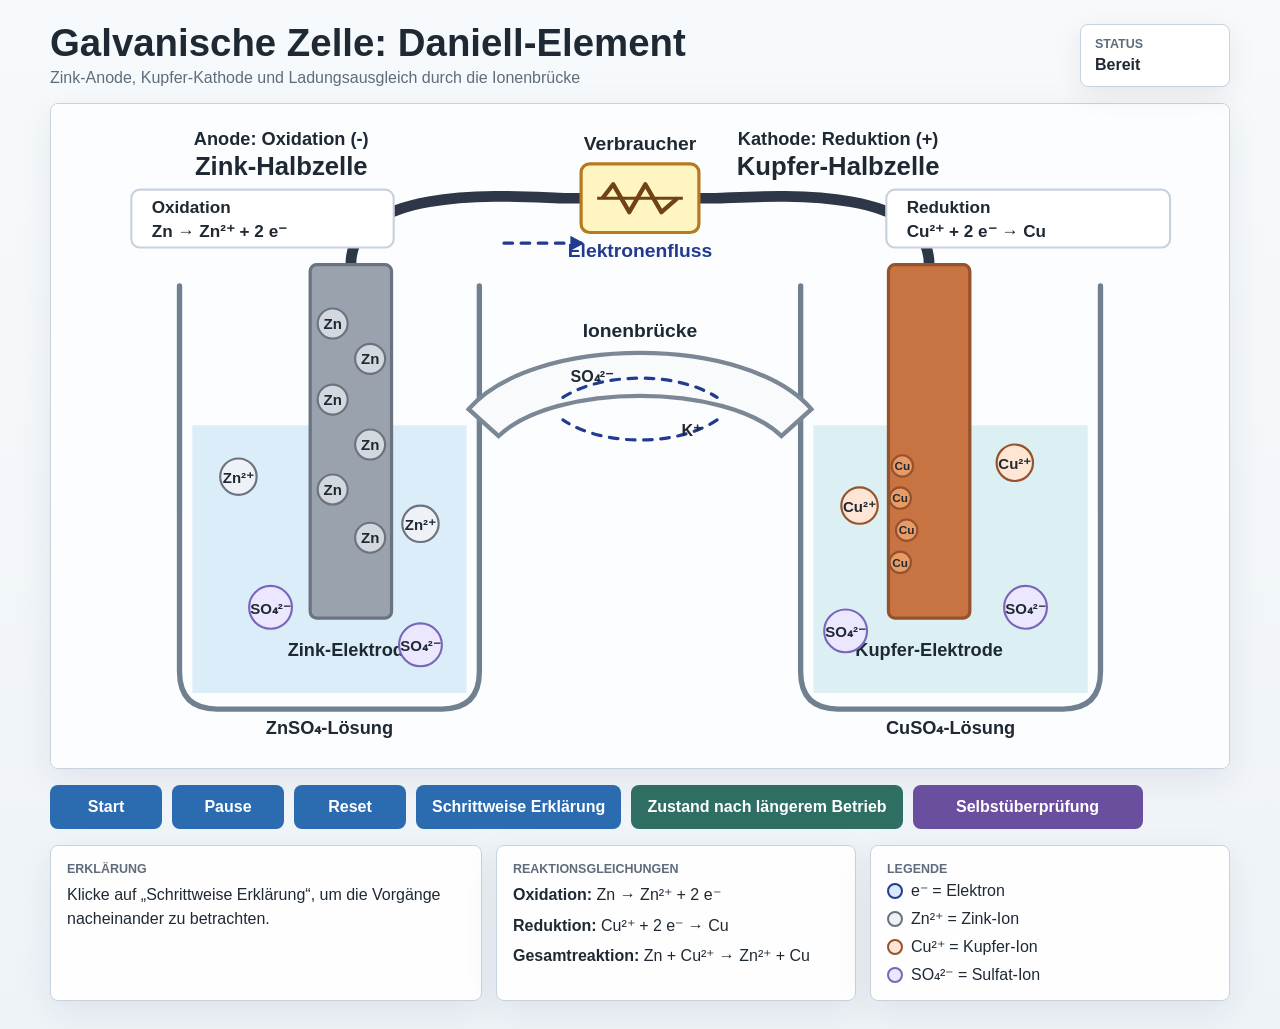
==== commit ad3f67bc: "Add files via upload" ====
--- a/index.html
+++ b/index.html
@@ -29,8 +29,10 @@
         </desc>
 
         <!-- Background labels -->
-        <text x="215" y="60" class="halfcell-title">Zink-Halbzelle</text>
-        <text x="735" y="60" class="halfcell-title">Kupfer-Halbzelle</text>
+        <text x="215" y="38" class="pole-label">Anode: Oxidation (-)</text>
+        <text x="215" y="66" class="halfcell-title">Zink-Halbzelle</text>
+        <text x="735" y="38" class="pole-label">Kathode: Reduktion (+)</text>
+        <text x="735" y="66" class="halfcell-title">Kupfer-Halbzelle</text>
 
         <!-- Outer circuit -->
         <path class="wire" d="M 280 150 C 280 70, 450 88, 480 88 L 620 88 C 650 88, 820 70, 820 150" />
@@ -75,8 +77,16 @@
         <rect x="782" y="150" width="76" height="330" rx="6" class="electrode copper-electrode" />
         <text x="280" y="515" class="electrode-label">Zink-Elektrode</text>
         <text x="820" y="515" class="electrode-label">Kupfer-Elektrode</text>
-        <text x="280" y="112" class="pole-label">Anode (-)</text>
-        <text x="820" y="112" class="pole-label">Kathode (+)</text>
+        <a href="zinc-detail.html" class="zinc-detail-link" aria-label="Detailansicht der Oxidation an der Zink-Elektrode öffnen">
+          <title>Klicke für Detailansicht der Oxidation</title>
+          <rect x="232" y="140" width="96" height="350" rx="10" class="zinc-detail-hotspot" />
+        </a>
+        <text x="280" y="138" class="detail-hint">Klicke für Detailansicht</text>
+        <a href="copper-detail.html" class="copper-detail-link" aria-label="Detailansicht der Reduktion an der Kupfer-Elektrode öffnen">
+          <title>Klicke für Detailansicht der Reduktion</title>
+          <rect x="772" y="140" width="96" height="350" rx="10" class="copper-detail-hotspot" />
+        </a>
+        <text x="820" y="138" class="copper-detail-hint">Klicke für Detailansicht</text>
 
         <!-- Zinc atoms in metal -->
         <g class="metal-atoms">
@@ -146,6 +156,8 @@
       <button id="pauseButton" type="button">Pause</button>
       <button id="resetButton" type="button">Reset</button>
       <button id="explainButton" type="button">Schrittweise Erklärung</button>
+      <a class="view-link" href="later-state.html">Zustand nach längerem Betrieb</a>
+      <a class="view-link self-check-link" href="self-check.html">Selbstüberprüfung</a>
     </section>
 
     <section class="content-grid">
--- a/style.css
+++ b/style.css
@@ -194,9 +194,51 @@
   stroke: var(--zinc-dark);
 }
 
+.zinc-detail-link,
+.copper-detail-link {
+  cursor: pointer;
+}
+
+.zinc-detail-hotspot,
+.copper-detail-hotspot {
+  fill: transparent;
+  stroke: transparent;
+  stroke-width: 4;
+}
+
+.zinc-detail-link:hover .zinc-detail-hotspot,
+.zinc-detail-link:focus .zinc-detail-hotspot,
+.copper-detail-link:hover .copper-detail-hotspot,
+.copper-detail-link:focus .copper-detail-hotspot {
+  fill: rgba(43, 108, 176, 0.08);
+  stroke: var(--accent);
+}
+
+.detail-hint,
+.copper-detail-hint {
+  fill: var(--accent);
+  font-size: 13px;
+  font-weight: 700;
+  opacity: 0;
+  text-anchor: middle;
+  pointer-events: none;
+}
+
+.zinc-detail-link:hover + .detail-hint,
+.zinc-detail-link:focus + .detail-hint,
+.copper-detail-link:hover + .copper-detail-hint,
+.copper-detail-link:focus + .copper-detail-hint {
+  opacity: 1;
+}
+
 .copper-electrode {
   fill: var(--copper);
   stroke: var(--copper-dark);
+}
+
+.metal-atoms,
+.reaction-particle {
+  pointer-events: none;
 }
 
 .zinc-atom {
@@ -341,13 +383,184 @@
   transition: transform 0.15s ease, background 0.15s ease;
 }
 
-button:hover {
+button:hover,
+.view-link:hover {
   background: #1f5f99;
   transform: translateY(-1px);
 }
 
 button:active {
   transform: translateY(0);
+}
+
+.back-link {
+  display: inline-flex;
+  align-items: center;
+  justify-content: center;
+  min-height: 44px;
+  padding: 12px 16px;
+  border-radius: 8px;
+  color: #ffffff;
+  background: var(--accent);
+  font-weight: 700;
+  text-decoration: none;
+  transition: transform 0.15s ease, background 0.15s ease;
+}
+
+.back-link:hover {
+  background: #1f5f99;
+  transform: translateY(-1px);
+}
+
+.view-link {
+  display: inline-flex;
+  align-items: center;
+  justify-content: center;
+  min-height: 44px;
+  min-width: 230px;
+  border-radius: 8px;
+  padding: 12px 16px;
+  color: #ffffff;
+  background: #2f6f63;
+  font-size: 1rem;
+  font-weight: 700;
+  text-decoration: none;
+  transition: transform 0.15s ease, background 0.15s ease;
+}
+
+.self-check-link {
+  background: #6b4f9f;
+}
+
+.self-check-layout {
+  display: grid;
+  grid-template-columns: minmax(0, 1fr) 300px;
+  gap: 16px;
+  align-items: start;
+}
+
+.self-check-figure {
+  position: relative;
+  overflow: hidden;
+  border: 1px solid var(--line);
+  border-radius: 8px;
+  background: #fbfdff;
+  box-shadow: 0 10px 34px rgba(31, 41, 51, 0.08);
+}
+
+.self-check-svg {
+  display: block;
+}
+
+.term-bank-panel {
+  border: 1px solid var(--line);
+  border-radius: 8px;
+  padding: 14px;
+  background: #ffffff;
+  box-shadow: 0 10px 34px rgba(31, 41, 51, 0.08);
+}
+
+.term-bank {
+  display: flex;
+  flex-wrap: wrap;
+  gap: 8px;
+}
+
+.term-chip {
+  min-width: auto;
+  max-width: 100%;
+  padding: 9px 10px;
+  border: 1px solid #9fb2c6;
+  color: var(--ink);
+  background: #eef5fb;
+  font-size: 0.88rem;
+  line-height: 1.15;
+  cursor: grab;
+}
+
+.term-chip:active {
+  cursor: grabbing;
+}
+
+.term-chip.is-dragging {
+  opacity: 0.45;
+}
+
+.drop-zone {
+  position: absolute;
+  display: flex;
+  align-items: center;
+  justify-content: center;
+  min-height: 34px;
+  padding: 4px;
+  border: 2px dashed #9fb2c6;
+  border-radius: 8px;
+  background: rgba(255, 255, 255, 0.78);
+  color: var(--muted);
+  font-size: 0.8rem;
+}
+
+.drop-zone::before {
+  content: "";
+  width: 18px;
+  height: 3px;
+  border-radius: 999px;
+  background: #9fb2c6;
+}
+
+.drop-zone.has-term::before {
+  content: none;
+}
+
+.drop-zone.is-over {
+  border-color: var(--accent);
+  background: rgba(219, 231, 255, 0.92);
+}
+
+.drop-zone.is-correct {
+  border-color: #2f855a;
+  background: #e6f6ec;
+}
+
+.drop-zone.is-wrong {
+  border-color: #c53030;
+  background: #fde8e8;
+}
+
+.drop-zone .term-chip {
+  width: 100%;
+  justify-content: center;
+  white-space: normal;
+  cursor: grab;
+}
+
+.zone-anode { left: 8%; top: 4%; width: 13%; }
+.zone-zinc-half { left: 22%; top: 4%; width: 18%; }
+.zone-consumer { left: 45%; top: 2%; width: 15%; }
+.zone-cathode { left: 62%; top: 4%; width: 13%; }
+.zone-copper-half { left: 76%; top: 4%; width: 19%; }
+.zone-zinc-equation { left: 4%; top: 15%; width: 23%; }
+.zone-electron-flow { left: 40%; top: 17%; width: 18%; }
+.zone-copper-equation { left: 73%; top: 15%; width: 24%; }
+.zone-oxidation { left: 4%; top: 28%; width: 16%; }
+.zone-reduction { left: 82%; top: 28%; width: 16%; }
+.zone-bridge { left: 44%; top: 39%; width: 15%; }
+.zone-zinc-electrode { left: 19%; top: 47%; width: 16%; }
+.zone-copper-electrode { left: 69%; top: 47%; width: 17%; }
+.zone-zinc-solution { left: 8%; top: 84%; width: 23%; }
+.zone-copper-solution { left: 66%; top: 84%; width: 25%; }
+
+.self-check-controls {
+  align-items: center;
+}
+
+.self-check-result {
+  margin: 0;
+  padding: 12px 14px;
+  border: 1px solid var(--line);
+  border-radius: 8px;
+  background: #ffffff;
+  font-weight: 700;
 }
 
 .content-grid {
@@ -387,6 +600,192 @@
   flex: 0 0 auto;
 }
 
+.detail-panel {
+  background: #fbfdff;
+}
+
+.detail-svg {
+  display: block;
+  width: 100%;
+  height: auto;
+  aspect-ratio: 1100 / 620;
+  background: #fbfdff;
+}
+
+.lens-frame {
+  fill: #ffffff;
+  stroke: #607083;
+  stroke-width: 10;
+  filter: drop-shadow(0 12px 24px rgba(31, 41, 51, 0.16));
+}
+
+.lens-background {
+  fill: #f7fafc;
+}
+
+.detail-title,
+.detail-equation,
+.detail-region-label,
+.electron-direction-label {
+  fill: var(--ink);
+  font-weight: 700;
+  text-anchor: middle;
+}
+
+.detail-title {
+  font-size: 28px;
+}
+
+.detail-equation {
+  fill: var(--accent);
+  font-size: 24px;
+}
+
+.detail-region-label,
+.electron-direction-label {
+  font-size: 18px;
+}
+
+.electron-direction-label {
+  fill: var(--electron);
+  font-size: 16px;
+}
+
+.detail-metal {
+  fill: #d5dbe3;
+}
+
+.detail-copper-metal {
+  fill: #ddb08f;
+}
+
+.detail-solution {
+  fill: #d7ebf8;
+}
+
+.copper-detail-solution {
+  fill: #d8eef1;
+}
+
+.metal-surface-line {
+  stroke: #52616f;
+  stroke-width: 5;
+}
+
+.copper-surface-line {
+  stroke: var(--copper-dark);
+}
+
+.detail-zinc-atom {
+  fill: #eef2f7;
+  stroke: var(--zinc-dark);
+  stroke-width: 3;
+}
+
+.highlighted-zinc {
+  animation: highlightZincAtom 7s ease-in-out infinite;
+}
+
+.detail-zinc-ion {
+  fill: #eef2f7;
+  stroke: var(--accent);
+  stroke-width: 4;
+}
+
+.detail-copper-atom {
+  fill: #e89b64;
+  stroke: var(--copper-dark);
+  stroke-width: 3;
+}
+
+.detail-copper-ion {
+  fill: #ffe6d4;
+  stroke: var(--copper-dark);
+  stroke-width: 3;
+}
+
+.highlighted-copper-ion {
+  animation: highlightCopperIon 7s ease-in-out infinite;
+}
+
+.detail-particle-text,
+.detail-small-text {
+  fill: var(--ink);
+  font-weight: 700;
+  text-anchor: middle;
+  pointer-events: none;
+}
+
+.detail-particle-text {
+  font-size: 20px;
+}
+
+.detail-small-text {
+  font-size: 16px;
+}
+
+.zinc-ion-path,
+.detail-electron-path {
+  display: none;
+}
+
+.detail-arrow-head {
+  display: none;
+}
+
+.released-zinc-ion,
+.detail-electron {
+  opacity: 0;
+}
+
+.detail-running .surface-zinc-atom {
+  animation: surfaceAtomTurnsIon 7s ease-in-out infinite;
+}
+
+.detail-running .released-zinc-ion {
+  animation: zincIonIntoSolution 7s ease-in-out infinite;
+}
+
+.detail-running .electron-a {
+  animation: electronLeavesAtomA 7s ease-in-out infinite;
+}
+
+.detail-running .electron-b {
+  animation: electronLeavesAtomB 7s ease-in-out infinite;
+}
+
+.detail-running .active-copper-ion {
+  animation: copperIonApproachesElectrode 7s ease-in-out infinite;
+}
+
+.detail-running .transforming-copper-particle {
+  animation: copperParticleChangesCharge 7s ease-in-out infinite;
+}
+
+.copper-atom-label {
+  opacity: 0;
+}
+
+.detail-running .copper-ion-label {
+  animation: copperIonLabelFades 7s ease-in-out infinite;
+}
+
+.detail-running .copper-atom-label {
+  animation: copperAtomLabelAppears 7s ease-in-out infinite;
+}
+
+.detail-running .copper-electron-a {
+  animation: copperElectronArrivesA 7s ease-in-out infinite;
+}
+
+.detail-running .copper-electron-b {
+  animation: copperElectronArrivesB 7s ease-in-out infinite;
+}
+
+.detail-content-grid {
+  grid-template-columns: 1.2fr 1fr 0.9fr;
+}
+
 .electron-dot {
   background: #dbe7ff;
   border: 2px solid var(--electron);
@@ -405,6 +804,30 @@
 .sulfate-dot {
   background: #ebe7ff;
   border: 2px solid var(--sulfate);
+}
+
+.later-zinc-electrode {
+  filter: drop-shadow(0 0 8px rgba(107, 114, 128, 0.25));
+}
+
+.later-copper-electrode {
+  filter: drop-shadow(0 0 8px rgba(150, 81, 45, 0.25));
+}
+
+.change-label rect {
+  fill: #ffffff;
+  stroke: var(--line);
+  stroke-width: 2;
+}
+
+.change-label text {
+  fill: var(--ink);
+  font-size: 16px;
+  font-weight: 700;
+}
+
+.later-content-grid {
+  grid-template-columns: 1fr 1fr 1fr;
 }
 
 @keyframes zincIonLeaves {
@@ -458,6 +881,158 @@
   0% { transform: translateX(-70px); opacity: 0.55; }
   50% { opacity: 1; }
   100% { transform: translateX(72px); opacity: 0.55; }
+}
+
+@keyframes highlightZincAtom {
+  0%, 10% {
+    filter: none;
+  }
+  18%, 38% {
+    filter: drop-shadow(0 0 10px rgba(43, 108, 176, 0.75));
+  }
+  58%, 100% {
+    filter: none;
+  }
+}
+
+@keyframes surfaceAtomTurnsIon {
+  0%, 42% {
+    opacity: 1;
+  }
+  52%, 100% {
+    opacity: 0;
+  }
+}
+
+@keyframes zincIonIntoSolution {
+  0%, 36% {
+    opacity: 0;
+    transform: translate(0, 0);
+  }
+  48% {
+    opacity: 1;
+    transform: translate(0, 0);
+  }
+  72%, 100% {
+    opacity: 1;
+    transform: translate(235px, -72px);
+  }
+}
+
+@keyframes electronLeavesAtomA {
+  0%, 18% {
+    opacity: 0;
+    transform: translate(0, 0);
+  }
+  30% {
+    opacity: 1;
+    transform: translate(-25px, 55px);
+  }
+  78%, 100% {
+    opacity: 1;
+    transform: translate(-205px, 95px);
+  }
+}
+
+@keyframes electronLeavesAtomB {
+  0%, 22% {
+    opacity: 0;
+    transform: translate(0, 0);
+  }
+  34% {
+    opacity: 1;
+    transform: translate(-45px, 18px);
+  }
+  78%, 100% {
+    opacity: 1;
+    transform: translate(-230px, 55px);
+  }
+}
+
+@keyframes highlightCopperIon {
+  0%, 10% {
+    filter: none;
+  }
+  18%, 36% {
+    filter: drop-shadow(0 0 10px rgba(150, 81, 45, 0.8));
+  }
+  56%, 100% {
+    filter: none;
+  }
+}
+
+@keyframes copperIonApproachesElectrode {
+  0%, 18% {
+    opacity: 1;
+    transform: translate(0, 0);
+  }
+  50% {
+    opacity: 1;
+    transform: translate(112px, -5px);
+  }
+  68%, 100% {
+    opacity: 1;
+    transform: translate(160px, -5px) scale(1);
+  }
+}
+
+@keyframes copperParticleChangesCharge {
+  0%, 56% {
+    fill: #ffe6d4;
+    stroke: var(--copper-dark);
+  }
+  68%, 100% {
+    fill: #e89b64;
+    stroke: var(--copper-dark);
+  }
+}
+
+@keyframes copperIonLabelFades {
+  0%, 56% {
+    opacity: 1;
+  }
+  68%, 100% {
+    opacity: 0;
+  }
+}
+
+@keyframes copperAtomLabelAppears {
+  0%, 56% {
+    opacity: 0;
+  }
+  68%, 100% {
+    opacity: 1;
+  }
+}
+
+@keyframes copperElectronArrivesA {
+  0%, 18% {
+    opacity: 0;
+    transform: translate(0, 0);
+  }
+  34% {
+    opacity: 1;
+    transform: translate(-170px, -110px);
+  }
+  58%, 100% {
+    opacity: 0;
+    transform: translate(-308px, -150px);
+  }
+}
+
+@keyframes copperElectronArrivesB {
+  0%, 24% {
+    opacity: 0;
+    transform: translate(0, 0);
+  }
+  40% {
+    opacity: 1;
+    transform: translate(-125px, -135px);
+  }
+  58%, 100% {
+    opacity: 0;
+    transform: translate(-263px, -180px);
+  }
 }
 
 @media (max-width: 860px) {
